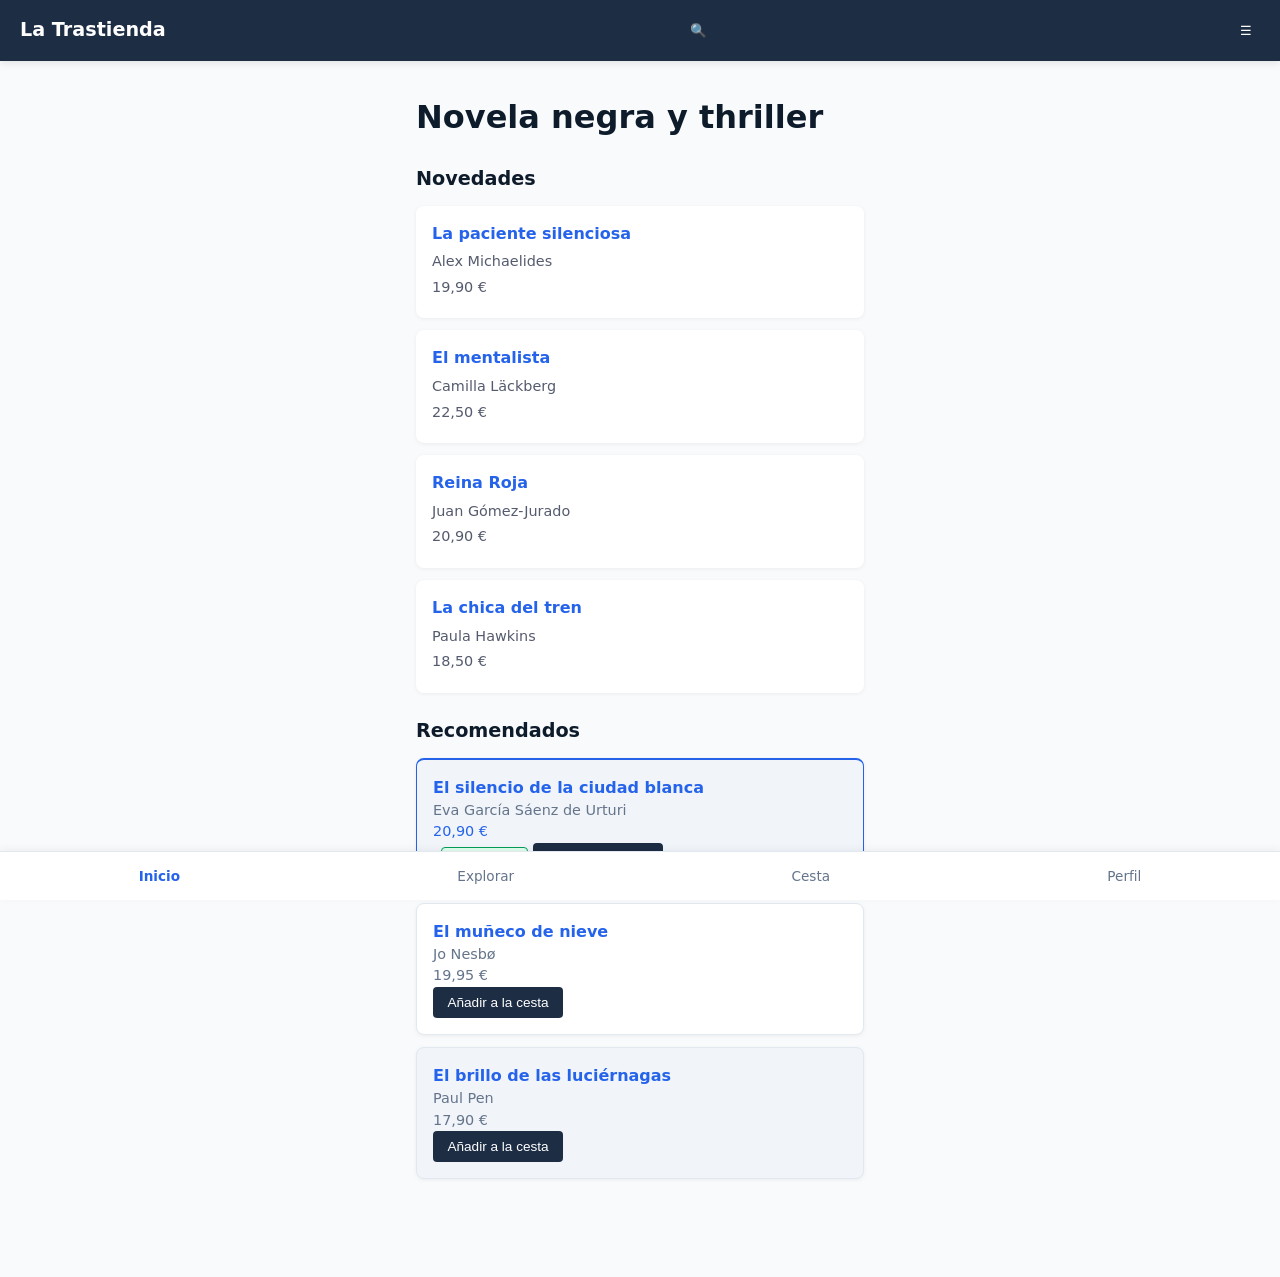
==== trastienda-ud4/index.html @ 7adb3efa "Estructura inicial de La Trastienda" ====
<!DOCTYPE html>
<html lang="es">

<head>
    <meta charset="UTF-8">
    <meta name="viewport" content="width=device-width, initial-scale=1.0">
    <title>La Trastienda - Novela negra y thriller</title>
    <link rel="stylesheet" href="css/estilos.css">
</head>

<body>
    <header>
        <a href="index.html">La Trastienda</a>
        <button type="button" aria-label="Buscar">🔍</button>
        <button type="button" aria-label="Abrir menú">☰</button>
    </header>

    <main>
        <h1>Novela negra y thriller</h1>

        <section>
            <h2>Novedades</h2>
            <article>
                <h3><a href="detalle.html">La paciente silenciosa</a></h3>
                <p>Alex Michaelides</p>
                <p>19,90 €</p>
            </article>
            <article>
                <h3><a href="detalle.html">El mentalista</a></h3>
                <p>Camilla Läckberg</p>
                <p>22,50 €</p>
            </article>
            <article>
                <h3><a href="detalle.html">Reina Roja</a></h3>
                <p>Juan Gómez-Jurado</p>
                <p>20,90 €</p>
            </article>
            <article>
                <h3><a href="detalle.html">La chica del tren</a></h3>
                <p>Paula Hawkins</p>
                <p>18,50 €</p>
            </article>
            <!-- más tarjetas -->
        </section>

        <section>
            <h2>Recomendados</h2>
            <article class="card border-primary">
                <h3><a href="detalle.html">El silencio de la ciudad blanca</a></h3>
                <p>Eva García Sáenz de Urturi</p>
                <p class="text-primary">20,90 €</p>
                <span class="badge badge--accent">Más vendido</span>
                <button type="button">Añadir a la cesta</button>
            </article>
            <article class="card">
                <h3><a href="detalle.html">El muñeco de nieve</a></h3>
                <p>Jo Nesbø</p>
                <p>19,95 €</p>
                <span class="badge"></span>
                <button type="button">Añadir a la cesta</button>
            </article>
            <article class="card">
                <h3><a href="detalle.html">El brillo de las luciérnagas</a></h3>
                <p>Paul Pen</p>
                <p>17,90 €</p>
                <button type="button">Añadir a la cesta</button>
            </article>
            <!-- más tarjetas -->
        </section>
    </main>

    <nav aria-label="Secciones de la app">
        <ul>
            <li><a href="index.html" aria-current="page">Inicio</a></li>
            <li><a href="explorar.html">Explorar</a></li>
            <li><a href="carrito.html">Cesta</a></li>
            <li><a href="perfil.html">Perfil</a></li>
        </ul>
    </nav>
</body>

</html>
---- trastienda-ud4/css/estilos.css ----
/* ============================================================
   04 · Variables CSS, color moderno y anidamiento — La Trastienda
   ============================================================

   Tokens de diseño (Figma → CSS) y anidamiento nativo (&).
   Las capas @layer de la sesión 03 se conservan.
   ============================================================ */

/* Fuera de capa: solo universal y variables globales. */
* {
    box-sizing: border-box;
}

:root {
    /* ===== TOKENS PRIMARIO (escala Figma 50 → 900) ===== */
    --color-primary-50:  #eff6ff;
    --color-primary-100: #dbeafe;
    --color-primary-200: #bfdbfe;
    --color-primary-300: #93c5fd;
    --color-primary-400: #60a5fa;
    --color-primary-500: #2563eb;   /* color principal de la marca */
    --color-primary-600: #1d4ed8;   /* hover / active */
    --color-primary-700: #1d40af;
    --color-primary-800: #1e3a8a;
    --color-primary-900: #172554;

    /* Versiones OKLCH del azul corporativo (luminosidad perceptual uniforme) */
    --color-primary-500-oklch: oklch(0.55 0.22 260);
    --color-primary-600-oklch: oklch(0.48 0.22 260);

    /* ===== TOKENS NEUTROS (escala Figma 50 → 900) ===== */
    --color-neutral-50:  #f8fafc;   /* fondo de página */
    --color-neutral-100: #f1f5f9;   /* superficie de tarjetas */
    --color-neutral-200: #e2e8f0;   /* bordes y separadores */
    --color-neutral-300: #cbd5e1;
    --color-neutral-500: #64748b;   /* texto secundario */
    --color-neutral-800: #1e293b;
    --color-neutral-900: #0f172a;   /* titulares y texto principal */

    /* ===== VARIABLES SEMÁNTICAS (mapeo de propósito) ===== */
    --bg-page:    var(--color-neutral-50);
    --bg-card:    #ffffff;
    --text-main:  var(--color-neutral-900);
    --text-muted: var(--color-neutral-500);
    --border-subtle: var(--color-neutral-200);
    --brand:      var(--color-primary-500);
    --brand-hover: var(--color-primary-600);
    --radius-md:  8px;

    /* ===== COLOR MODERNO: experimento oklch() ===== */
    /* Acento para badge/botón especial, definido directamente en oklch().
       L: luminosidad percibida | C: croma/pureza | H: matiz (0-360°) */
    --color-accent-oklch: oklch(0.60 0.18 160);      /* verde esmeralda */
    --color-accent-surface: oklch(0.97 0.04 160);    /* fondo suave del acento */
}

/* ============================================================
   @layer base — estilos base / reset (fáciles de anular)
   ============================================================ */
@layer base {
    :where(h1, h2, h3) {
        margin-block: 0.5em;
    }

    body {
        margin: 0;
        padding-bottom: 70px;
        font-family: system-ui, -apple-system, BlinkMacSystemFont, "Segoe UI", Roboto, sans-serif;
        color: var(--text-main);
        background-color: var(--bg-page);
        line-height: 1.5;
    }

    header {
        background-color: #1d2d44;
        color: #ffffff;
        padding: 1rem 1.25rem;
        display: flex;
        align-items: center;
        justify-content: space-between;
        box-shadow: 0 2px 8px rgba(0, 0, 0, 0.1);
    }

    header h1 {
        margin: 0;
        font-size: 1.25rem;
        color: #ffffff;
    }

    header a {
        color: inherit;
        font-weight: 700;
        font-size: 1.2rem;
    }

    header button {
        background: none;
        border: none;
        font-size: 1.2rem;
        cursor: pointer;
        color: #ffffff;
    }

    main {
        max-width: 480px;
        margin: 0 auto;
        padding: 1rem;
    }

    h1, h2, h3 {
        color: #0d1b2a;
    }

    h2 {
        font-size: 1.2rem;
        margin-top: 1.5rem;
        margin-bottom: 0.75rem;
    }

    article {
        background: #ffffff;
        padding: 1rem;
        border-radius: 8px;
        margin-bottom: 0.75rem;
        box-shadow: 0 1px 4px rgba(0, 0, 0, 0.06);
    }

    article h3,
    article h2 {
        margin: 0 0 0.35rem 0;
        font-size: 1rem;
    }

    article p {
        margin: 0.25rem 0;
        font-size: 0.9rem;
        color: #555b6e;
    }

    a {
        color: var(--brand);
        text-decoration: none;
    }

    a:hover,
    a:focus-visible {
        color: #962d22;
        text-decoration: underline;
    }

    button {
        cursor: pointer;
    }

    ul {
        list-style: none;
        padding: 0;
        margin: 0;
    }

    dl {
        background: #ffffff;
        padding: 1rem;
        border-radius: 8px;
        box-shadow: 0 1px 4px rgba(0, 0, 0, 0.06);
    }

    dl > div {
        display: flex;
        justify-content: space-between;
        margin-bottom: 0.5rem;
    }

    dl dt {
        color: var(--text-muted);
    }

    dl dd {
        margin: 0;
        font-weight: 600;
    }
}

/* ============================================================
   @layer components — componentes con anidamiento nativo (&)
   ============================================================ */
@layer components {
    /* Barra de navegación inferior — refactorizada con anidamiento nativo */
    nav[aria-label="Secciones de la app"] {
        position: fixed;
        bottom: 0;
        left: 0;
        right: 0;
        background-color: var(--bg-card);
        border-top: 1px solid var(--border-subtle);
        box-shadow: 0 -2px 8px rgba(0, 0, 0, 0.05);

        ul {
            display: flex;
            justify-content: space-around;
            padding: 0.75rem 0;
            margin: 0;
            list-style: none;
        }

        a {
            color: var(--text-muted);
            font-size: 0.85rem;
            text-decoration: none;

            &[aria-current="page"] {
                color: var(--brand);
                font-weight: 700;
            }

            &:hover {
                color: var(--text-main);
            }

            &:focus-visible {
                outline: 2px solid var(--brand);
                outline-offset: 2px;
            }
        }
    }

    /* Tarjeta de libro — anidamiento y tokens semánticos */
    .card {
        background-color: var(--bg-card);
        border: 1px solid var(--border-subtle);
        border-radius: var(--radius-md);
        padding: 1rem;
        margin-bottom: 0.75rem;
        box-shadow: 0 1px 4px rgba(0, 0, 0, 0.06);

        &:hover {
            border-color: var(--brand);
        }

        h3,
        h2 {
            margin: 0 0 0.35rem 0;
            font-size: 1rem;
            color: var(--text-main);
        }

        p {
            margin: 0.25rem 0;
            font-size: 0.9rem;
            color: var(--text-muted);
        }

        /* Badge con texto y badge vacío */
        .badge {
            display: inline-block;
            font-size: 0.7rem;
            padding: 0.15rem 0.45rem;
            background-color: var(--color-neutral-100);
            color: var(--text-muted);
            border: 1px solid var(--border-subtle);
            border-radius: 4px;
            margin-left: 0.5rem;
            vertical-align: middle;
        }

        .badge:empty {
            display: none;
        }

        /* Variante de acento con oklch() (ámbito local de variables) */
        .badge--accent {
            --badge-bg: var(--color-accent-surface);
            --badge-color: var(--color-accent-oklch);
            background-color: var(--badge-bg);
            color: var(--badge-color);
            border: 1px solid var(--color-accent-oklch);
        }

        /* Tarjeta que contiene un badge con texto */
        &:has(.badge:not(:empty)) {
            border-color: var(--brand);
        }

        button {
            background-color: #1d2d44;
            color: #ffffff;
            border: none;
            padding: 0.5rem 0.9rem;
            border-radius: 4px;
            font-size: 0.85rem;
        }

        button:hover {
            background-color: #0d1b2a;
        }
    }

    /* Selectores de componente que no pertenecen al anidamiento de .card */
    .card :is(h3, p) {
        margin: 0;
    }

    .card:nth-child(even) {
        background-color: var(--color-neutral-100);
    }

    h2 + .card {
        border-top: 2px solid var(--brand);
    }

    /* Botones de solo icono (aria-label) */
    button[aria-label] {
        padding: 0.35rem 0.5rem;
        font: revert;
    }

    article button,
    section > button {
        background-color: #1d2d44;
        color: #ffffff;
        border: none;
        padding: 0.5rem 0.9rem;
        border-radius: 4px;
        font-size: 0.85rem;
    }

    article button:hover,
    section > button:hover {
        background-color: #0d1b2a;
    }
}

/* ============================================================
   @layer utilities — utilidades (capa posterior: gana a components)
   ============================================================ */
@layer utilities {
    .text-primary {
        color: var(--brand);
    }

    .border-primary {
        border-color: var(--brand);
    }

    .badge--accent {
        --badge-bg: var(--color-accent-surface);
        --badge-color: var(--color-accent-oklch);
        background-color: var(--badge-bg);
        color: var(--badge-color);
        border: 1px solid var(--color-accent-oklch);
    }
}
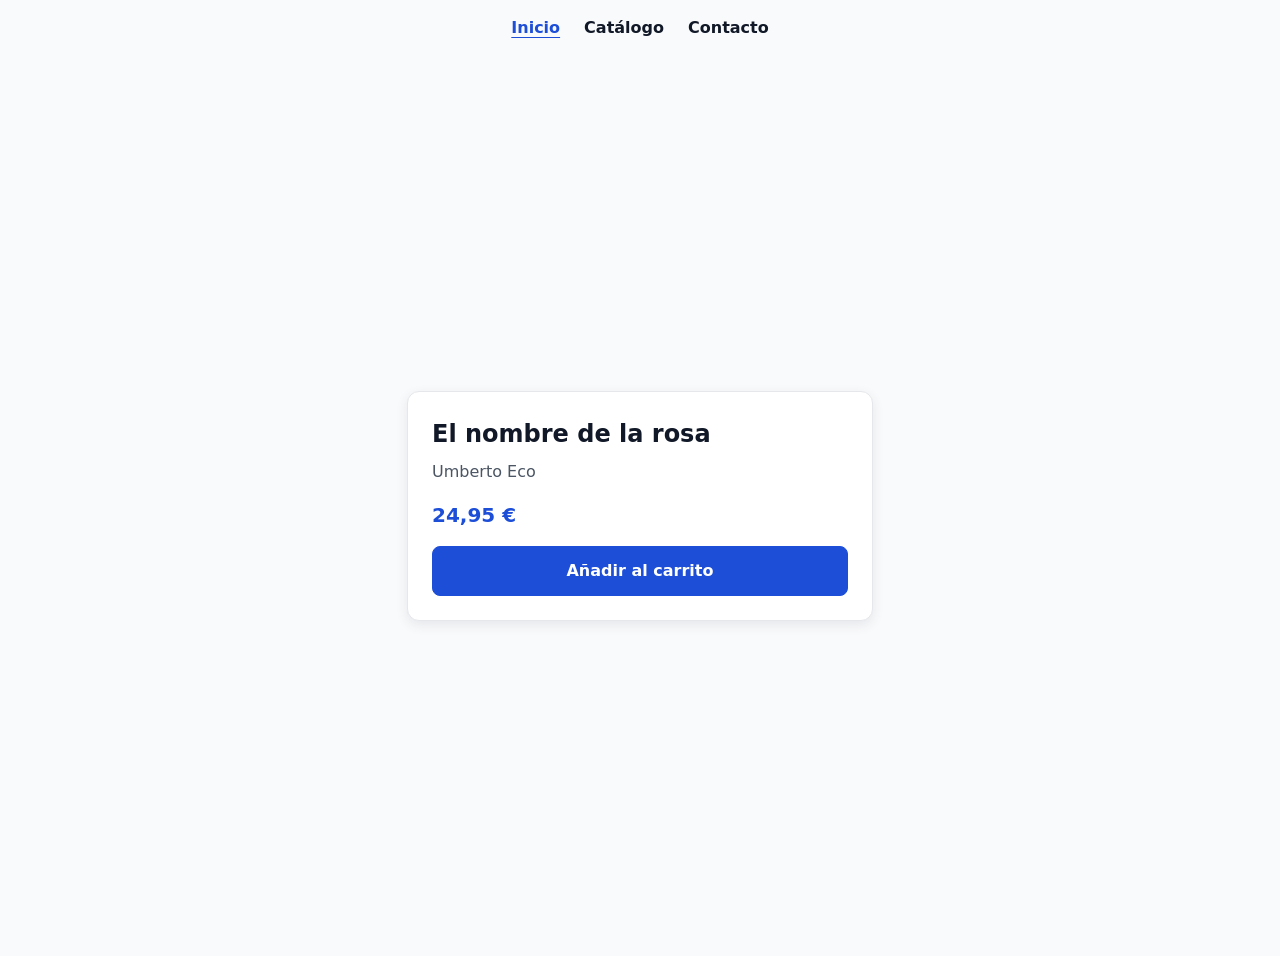
==== commit bcf37897: "Actualizar HTML y CSS de Trastienda UD4" ====
--- a/trastienda-ud4/index.html
+++ b/trastienda-ud4/index.html
@@ -1,82 +1,33 @@
-<!DOCTYPE html>
+<!doctype html>
 <html lang="es">
+  <head>
+    <meta charset="UTF-8" />
+    <meta name="viewport" content="width=device-width, initial-scale=1.0" />
+    <meta
+      name="description"
+      content="La Trastienda, tu librería personal de libros favoritos."
+    />
+    <title>La Trastienda | Inicio</title>
+    <link rel="stylesheet" href="css/estilos.css" />
+  </head>
+  <body>
+    <nav aria-label="Navegación principal">
+      <ul>
+        <li><a href="#inicio" aria-current="page">Inicio</a></li>
+        <li><a href="#catalogo">Catálogo</a></li>
+        <li><a href="#contacto">Contacto</a></li>
+      </ul>
+    </nav>
 
-<head>
-    <meta charset="UTF-8">
-    <meta name="viewport" content="width=device-width, initial-scale=1.0">
-    <title>La Trastienda - Novela negra y thriller</title>
-    <link rel="stylesheet" href="css/estilos.css">
-</head>
-
-<body>
-    <header>
-        <a href="index.html">La Trastienda</a>
-        <button type="button" aria-label="Buscar">🔍</button>
-        <button type="button" aria-label="Abrir menú">☰</button>
-    </header>
-
-    <main>
-        <h1>Novela negra y thriller</h1>
-
-        <section>
-            <h2>Novedades</h2>
-            <article>
-                <h3><a href="detalle.html">La paciente silenciosa</a></h3>
-                <p>Alex Michaelides</p>
-                <p>19,90 €</p>
-            </article>
-            <article>
-                <h3><a href="detalle.html">El mentalista</a></h3>
-                <p>Camilla Läckberg</p>
-                <p>22,50 €</p>
-            </article>
-            <article>
-                <h3><a href="detalle.html">Reina Roja</a></h3>
-                <p>Juan Gómez-Jurado</p>
-                <p>20,90 €</p>
-            </article>
-            <article>
-                <h3><a href="detalle.html">La chica del tren</a></h3>
-                <p>Paula Hawkins</p>
-                <p>18,50 €</p>
-            </article>
-            <!-- más tarjetas -->
-        </section>
-
-        <section>
-            <h2>Recomendados</h2>
-            <article class="card border-primary">
-                <h3><a href="detalle.html">El silencio de la ciudad blanca</a></h3>
-                <p>Eva García Sáenz de Urturi</p>
-                <p class="text-primary">20,90 €</p>
-                <span class="badge badge--accent">Más vendido</span>
-                <button type="button">Añadir a la cesta</button>
-            </article>
-            <article class="card">
-                <h3><a href="detalle.html">El muñeco de nieve</a></h3>
-                <p>Jo Nesbø</p>
-                <p>19,95 €</p>
-                <span class="badge"></span>
-                <button type="button">Añadir a la cesta</button>
-            </article>
-            <article class="card">
-                <h3><a href="detalle.html">El brillo de las luciérnagas</a></h3>
-                <p>Paul Pen</p>
-                <p>17,90 €</p>
-                <button type="button">Añadir a la cesta</button>
-            </article>
-            <!-- más tarjetas -->
-        </section>
+    <main id="inicio">
+      <article class="card">
+        <div class="card-content">
+          <h2 class="card-title">El nombre de la rosa</h2>
+          <p class="card-author">Umberto Eco</p>
+          <p class="card-price">24,95 €</p>
+          <button class="btn-buy" type="button">Añadir al carrito</button>
+        </div>
+      </article>
     </main>
-
-    <nav aria-label="Secciones de la app">
-        <ul>
-            <li><a href="index.html" aria-current="page">Inicio</a></li>
-            <li><a href="explorar.html">Explorar</a></li>
-            <li><a href="carrito.html">Cesta</a></li>
-            <li><a href="perfil.html">Perfil</a></li>
-        </ul>
-    </nav>
-</body>
-
-</html>+  </body>
+</html>
--- a/trastienda-ud4/css/estilos.css
+++ b/trastienda-ud4/css/estilos.css
@@ -1,352 +1,143 @@
-/* ============================================================
-   04 · Variables CSS, color moderno y anidamiento — La Trastienda
-   ============================================================
+/* Escala de color primario (azules) */
+:root {
+  --color-blue-50: #eff6ff;
+  --color-blue-100: #dbeafe;
+  --color-blue-200: #bfdbfe;
+  --color-blue-300: #93c5fd;
+  --color-blue-400: #60a5fa;
+  --color-blue-500: #3b82f6;
+  --color-blue-600: #2563eb;
+  --color-blue-700: #1d4ed8;
+  --color-blue-800: #1e40af;
+  --color-blue-900: #1e3a8a;
 
-   Tokens de diseño (Figma → CSS) y anidamiento nativo (&).
-   Las capas @layer de la sesión 03 se conservan.
-   ============================================================ */
+  /* Escala de colores neutros (grises) */
+  --color-gray-50: #f9fafb;
+  --color-gray-100: #f3f4f6;
+  --color-gray-200: #e5e7eb;
+  --color-gray-300: #d1d5db;
+  --color-gray-400: #9ca3af;
+  --color-gray-500: #6b7280;
+  --color-gray-600: #4b5563;
+  --color-gray-700: #374151;
+  --color-gray-800: #1f2937;
+  --color-gray-900: #111827;
 
-/* Fuera de capa: solo universal y variables globales. */
-* {
-    box-sizing: border-box;
+  /* Mapeo semántico */
+  --bg-page: var(--color-gray-50);
+  --bg-card: #ffffff;
+  --text-main: var(--color-gray-900);
+  --text-muted: var(--color-gray-600);
+  --border-subtle: var(--color-gray-200);
+  --brand: var(--color-blue-700);
+  --brand-hover: var(--color-blue-800);
+
+  /* Variable de experimento */
+  --color-accent-oklch: oklch(0.65 0.18 40);
 }
 
-:root {
-    /* ===== TOKENS PRIMARIO (escala Figma 50 → 900) ===== */
-    --color-primary-50:  #eff6ff;
-    --color-primary-100: #dbeafe;
-    --color-primary-200: #bfdbfe;
-    --color-primary-300: #93c5fd;
-    --color-primary-400: #60a5fa;
-    --color-primary-500: #2563eb;   /* color principal de la marca */
-    --color-primary-600: #1d4ed8;   /* hover / active */
-    --color-primary-700: #1d40af;
-    --color-primary-800: #1e3a8a;
-    --color-primary-900: #172554;
-
-    /* Versiones OKLCH del azul corporativo (luminosidad perceptual uniforme) */
-    --color-primary-500-oklch: oklch(0.55 0.22 260);
-    --color-primary-600-oklch: oklch(0.48 0.22 260);
-
-    /* ===== TOKENS NEUTROS (escala Figma 50 → 900) ===== */
-    --color-neutral-50:  #f8fafc;   /* fondo de página */
-    --color-neutral-100: #f1f5f9;   /* superficie de tarjetas */
-    --color-neutral-200: #e2e8f0;   /* bordes y separadores */
-    --color-neutral-300: #cbd5e1;
-    --color-neutral-500: #64748b;   /* texto secundario */
-    --color-neutral-800: #1e293b;
-    --color-neutral-900: #0f172a;   /* titulares y texto principal */
-
-    /* ===== VARIABLES SEMÁNTICAS (mapeo de propósito) ===== */
-    --bg-page:    var(--color-neutral-50);
-    --bg-card:    #ffffff;
-    --text-main:  var(--color-neutral-900);
-    --text-muted: var(--color-neutral-500);
-    --border-subtle: var(--color-neutral-200);
-    --brand:      var(--color-primary-500);
-    --brand-hover: var(--color-primary-600);
-    --radius-md:  8px;
-
-    /* ===== COLOR MODERNO: experimento oklch() ===== */
-    /* Acento para badge/botón especial, definido directamente en oklch().
-       L: luminosidad percibida | C: croma/pureza | H: matiz (0-360°) */
-    --color-accent-oklch: oklch(0.60 0.18 160);      /* verde esmeralda */
-    --color-accent-surface: oklch(0.97 0.04 160);    /* fondo suave del acento */
+body {
+  min-height: 100vh;
+  margin: 0;
+  background-color: var(--bg-page);
+  color: var(--text-main);
+  font-family: system-ui, -apple-system, BlinkMacSystemFont, "Segoe UI", sans-serif;
+  line-height: 1.5;
 }
 
-/* ============================================================
-   @layer base — estilos base / reset (fáciles de anular)
-   ============================================================ */
-@layer base {
-    :where(h1, h2, h3) {
-        margin-block: 0.5em;
+nav {
+  padding: 1rem;
+
+  > ul {
+    display: flex;
+    gap: 1.5rem;
+    justify-content: center;
+    margin: 0;
+    padding: 0;
+    list-style: none;
+  }
+
+  a {
+    color: var(--text-main);
+    font-weight: 600;
+    text-decoration: none;
+
+    &:hover {
+      color: var(--brand-hover);
     }
 
-    body {
-        margin: 0;
-        padding-bottom: 70px;
-        font-family: system-ui, -apple-system, BlinkMacSystemFont, "Segoe UI", Roboto, sans-serif;
-        color: var(--text-main);
-        background-color: var(--bg-page);
-        line-height: 1.5;
+    &[aria-current="page"] {
+      color: var(--brand);
+      text-decoration: underline;
+      text-underline-offset: 0.25rem;
+    }
+  }
+}
+
+main {
+  display: grid;
+  place-items: center;
+  min-height: calc(100vh - 4rem);
+  padding: 2rem 1rem;
+}
+
+.card {
+  width: min(100%, 26rem);
+  padding: 1.5rem;
+  border: 1px solid var(--border-subtle);
+  border-radius: 0.75rem;
+  background-color: var(--bg-card);
+  color: var(--text-main);
+  box-shadow: 0 0.25rem 0.75rem var(--border-subtle);
+  transition: border-color 160ms ease, transform 160ms ease;
+
+  &:hover {
+    border-color: var(--brand);
+    transform: translateY(-2px);
+  }
+
+  .card-content {
+    display: grid;
+    gap: 0.5rem;
+  }
+
+  .card-title {
+    margin: 0;
+    color: var(--text-main);
+    font-size: 1.5rem;
+  }
+
+  .card-author {
+    margin: 0;
+    color: var(--text-muted);
+  }
+
+  .card-price {
+    margin: 0.5rem 0;
+    color: var(--brand);
+    font-size: 1.25rem;
+    font-weight: 700;
+  }
+
+  .btn-buy {
+    padding: 0.75rem 1rem;
+    border: 1px solid var(--brand);
+    border-radius: 0.5rem;
+    background-color: var(--brand);
+    color: var(--bg-card);
+    font: inherit;
+    font-weight: 600;
+    cursor: pointer;
+    transition: background-color 160ms ease, border-color 160ms ease;
+
+    &:hover {
+      border-color: var(--brand-hover);
+      background-color: var(--brand-hover);
     }
 
-    header {
-        background-color: #1d2d44;
-        color: #ffffff;
-        padding: 1rem 1.25rem;
-        display: flex;
-        align-items: center;
-        justify-content: space-between;
-        box-shadow: 0 2px 8px rgba(0, 0, 0, 0.1);
+    &:focus-visible {
+      outline: 3px solid var(--brand-hover);
+      outline-offset: 2px;
     }
-
-    header h1 {
-        margin: 0;
-        font-size: 1.25rem;
-        color: #ffffff;
-    }
-
-    header a {
-        color: inherit;
-        font-weight: 700;
-        font-size: 1.2rem;
-    }
-
-    header button {
-        background: none;
-        border: none;
-        font-size: 1.2rem;
-        cursor: pointer;
-        color: #ffffff;
-    }
-
-    main {
-        max-width: 480px;
-        margin: 0 auto;
-        padding: 1rem;
-    }
-
-    h1, h2, h3 {
-        color: #0d1b2a;
-    }
-
-    h2 {
-        font-size: 1.2rem;
-        margin-top: 1.5rem;
-        margin-bottom: 0.75rem;
-    }
-
-    article {
-        background: #ffffff;
-        padding: 1rem;
-        border-radius: 8px;
-        margin-bottom: 0.75rem;
-        box-shadow: 0 1px 4px rgba(0, 0, 0, 0.06);
-    }
-
-    article h3,
-    article h2 {
-        margin: 0 0 0.35rem 0;
-        font-size: 1rem;
-    }
-
-    article p {
-        margin: 0.25rem 0;
-        font-size: 0.9rem;
-        color: #555b6e;
-    }
-
-    a {
-        color: var(--brand);
-        text-decoration: none;
-    }
-
-    a:hover,
-    a:focus-visible {
-        color: #962d22;
-        text-decoration: underline;
-    }
-
-    button {
-        cursor: pointer;
-    }
-
-    ul {
-        list-style: none;
-        padding: 0;
-        margin: 0;
-    }
-
-    dl {
-        background: #ffffff;
-        padding: 1rem;
-        border-radius: 8px;
-        box-shadow: 0 1px 4px rgba(0, 0, 0, 0.06);
-    }
-
-    dl > div {
-        display: flex;
-        justify-content: space-between;
-        margin-bottom: 0.5rem;
-    }
-
-    dl dt {
-        color: var(--text-muted);
-    }
-
-    dl dd {
-        margin: 0;
-        font-weight: 600;
-    }
+  }
 }
-
-/* ============================================================
-   @layer components — componentes con anidamiento nativo (&)
-   ============================================================ */
-@layer components {
-    /* Barra de navegación inferior — refactorizada con anidamiento nativo */
-    nav[aria-label="Secciones de la app"] {
-        position: fixed;
-        bottom: 0;
-        left: 0;
-        right: 0;
-        background-color: var(--bg-card);
-        border-top: 1px solid var(--border-subtle);
-        box-shadow: 0 -2px 8px rgba(0, 0, 0, 0.05);
-
-        ul {
-            display: flex;
-            justify-content: space-around;
-            padding: 0.75rem 0;
-            margin: 0;
-            list-style: none;
-        }
-
-        a {
-            color: var(--text-muted);
-            font-size: 0.85rem;
-            text-decoration: none;
-
-            &[aria-current="page"] {
-                color: var(--brand);
-                font-weight: 700;
-            }
-
-            &:hover {
-                color: var(--text-main);
-            }
-
-            &:focus-visible {
-                outline: 2px solid var(--brand);
-                outline-offset: 2px;
-            }
-        }
-    }
-
-    /* Tarjeta de libro — anidamiento y tokens semánticos */
-    .card {
-        background-color: var(--bg-card);
-        border: 1px solid var(--border-subtle);
-        border-radius: var(--radius-md);
-        padding: 1rem;
-        margin-bottom: 0.75rem;
-        box-shadow: 0 1px 4px rgba(0, 0, 0, 0.06);
-
-        &:hover {
-            border-color: var(--brand);
-        }
-
-        h3,
-        h2 {
-            margin: 0 0 0.35rem 0;
-            font-size: 1rem;
-            color: var(--text-main);
-        }
-
-        p {
-            margin: 0.25rem 0;
-            font-size: 0.9rem;
-            color: var(--text-muted);
-        }
-
-        /* Badge con texto y badge vacío */
-        .badge {
-            display: inline-block;
-            font-size: 0.7rem;
-            padding: 0.15rem 0.45rem;
-            background-color: var(--color-neutral-100);
-            color: var(--text-muted);
-            border: 1px solid var(--border-subtle);
-            border-radius: 4px;
-            margin-left: 0.5rem;
-            vertical-align: middle;
-        }
-
-        .badge:empty {
-            display: none;
-        }
-
-        /* Variante de acento con oklch() (ámbito local de variables) */
-        .badge--accent {
-            --badge-bg: var(--color-accent-surface);
-            --badge-color: var(--color-accent-oklch);
-            background-color: var(--badge-bg);
-            color: var(--badge-color);
-            border: 1px solid var(--color-accent-oklch);
-        }
-
-        /* Tarjeta que contiene un badge con texto */
-        &:has(.badge:not(:empty)) {
-            border-color: var(--brand);
-        }
-
-        button {
-            background-color: #1d2d44;
-            color: #ffffff;
-            border: none;
-            padding: 0.5rem 0.9rem;
-            border-radius: 4px;
-            font-size: 0.85rem;
-        }
-
-        button:hover {
-            background-color: #0d1b2a;
-        }
-    }
-
-    /* Selectores de componente que no pertenecen al anidamiento de .card */
-    .card :is(h3, p) {
-        margin: 0;
-    }
-
-    .card:nth-child(even) {
-        background-color: var(--color-neutral-100);
-    }
-
-    h2 + .card {
-        border-top: 2px solid var(--brand);
-    }
-
-    /* Botones de solo icono (aria-label) */
-    button[aria-label] {
-        padding: 0.35rem 0.5rem;
-        font: revert;
-    }
-
-    article button,
-    section > button {
-        background-color: #1d2d44;
-        color: #ffffff;
-        border: none;
-        padding: 0.5rem 0.9rem;
-        border-radius: 4px;
-        font-size: 0.85rem;
-    }
-
-    article button:hover,
-    section > button:hover {
-        background-color: #0d1b2a;
-    }
-}
-
-/* ============================================================
-   @layer utilities — utilidades (capa posterior: gana a components)
-   ============================================================ */
-@layer utilities {
-    .text-primary {
-        color: var(--brand);
-    }
-
-    .border-primary {
-        border-color: var(--brand);
-    }
-
-    .badge--accent {
-        --badge-bg: var(--color-accent-surface);
-        --badge-color: var(--color-accent-oklch);
-        background-color: var(--badge-bg);
-        color: var(--badge-color);
-        border: 1px solid var(--color-accent-oklch);
-    }
-}
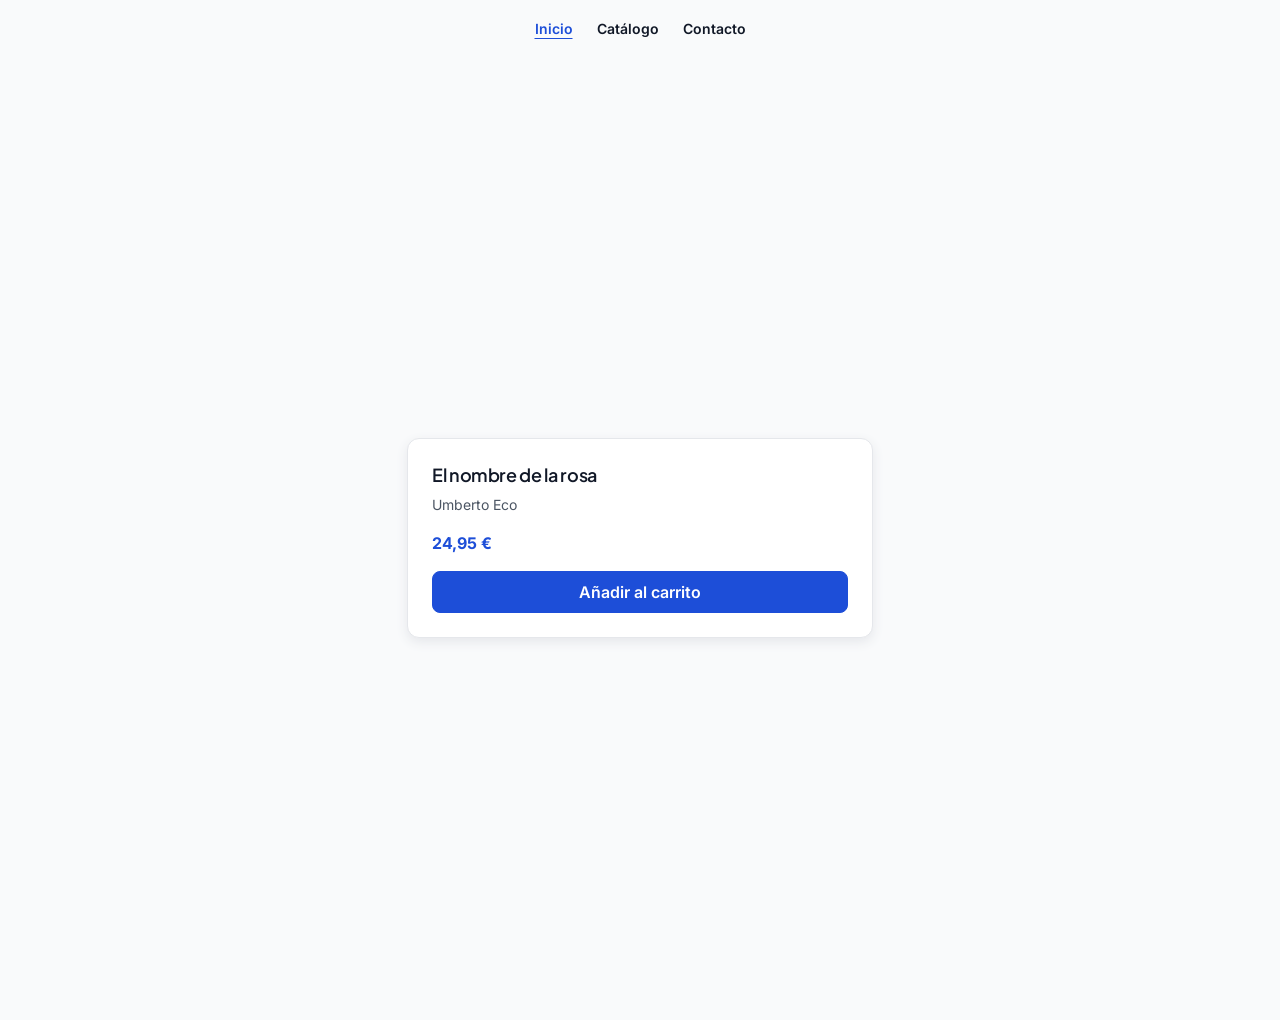
==== commit 27217ab3: "Aplicar tipografía y unidades relativas de la sesión 5" ====
--- a/trastienda-ud4/index.html
+++ b/trastienda-ud4/index.html
@@ -8,6 +8,12 @@
       content="La Trastienda, tu librería personal de libros favoritos."
     />
     <title>La Trastienda | Inicio</title>
+    <link rel="preconnect" href="https://fonts.googleapis.com" />
+    <link rel="preconnect" href="https://fonts.gstatic.com" crossorigin />
+    <link
+      href="https://fonts.googleapis.com/css2?family=Inter:wght@400;500;600;700&family=Plus+Jakarta+Sans:wght@600;700&display=swap"
+      rel="stylesheet"
+    />
     <link rel="stylesheet" href="css/estilos.css" />
   </head>
   <body>
--- a/trastienda-ud4/css/estilos.css
+++ b/trastienda-ud4/css/estilos.css
@@ -34,15 +34,59 @@
 
   /* Variable de experimento */
   --color-accent-oklch: oklch(0.65 0.18 40);
+
+  /* Tipografía */
+  --font-body: "Inter", system-ui, -apple-system, BlinkMacSystemFont, "Segoe UI", sans-serif;
+  --font-display: "Plus Jakarta Sans", system-ui, -apple-system, BlinkMacSystemFont, "Segoe UI", sans-serif;
+
+  --text-xs: 0.75rem;
+  --text-sm: 0.875rem;
+  --text-base: 1rem;
+  --text-lg: 1.125rem;
+  --text-xl: 1.25rem;
+  --text-2xl: 1.5rem;
+  --text-3xl: 1.875rem;
 }
 
 body {
-  min-height: 100vh;
+  min-height: 100dvh;
   margin: 0;
   background-color: var(--bg-page);
   color: var(--text-main);
-  font-family: system-ui, -apple-system, BlinkMacSystemFont, "Segoe UI", sans-serif;
+  font-family: var(--font-body, system-ui, sans-serif);
+  font-size: var(--text-base);
+  font-weight: 400;
   line-height: 1.5;
+}
+
+h1,
+h2,
+h3 {
+  font-family: var(--font-display, inherit);
+  letter-spacing: -0.02em;
+  text-wrap: balance;
+}
+
+h1 {
+  font-size: var(--text-2xl);
+  font-weight: 700;
+  line-height: 1.25;
+}
+
+h2 {
+  font-size: var(--text-xl);
+  font-weight: 600;
+  line-height: 1.3;
+}
+
+h3 {
+  font-size: var(--text-lg);
+  font-weight: 600;
+  line-height: 1.35;
+}
+
+p {
+  max-width: 65ch;
 }
 
 nav {
@@ -59,7 +103,9 @@
 
   a {
     color: var(--text-main);
+    font-size: var(--text-sm);
     font-weight: 600;
+    line-height: 1.4;
     text-decoration: none;
 
     &:hover {
@@ -77,7 +123,7 @@
 main {
   display: grid;
   place-items: center;
-  min-height: calc(100vh - 4rem);
+  min-height: 100dvh;
   padding: 2rem 1rem;
 }
 
@@ -104,29 +150,37 @@
   .card-title {
     margin: 0;
     color: var(--text-main);
-    font-size: 1.5rem;
+    font-family: var(--font-display, inherit);
+    font-size: var(--text-lg);
+    font-weight: 600;
+    line-height: 1.35;
   }
 
   .card-author {
     margin: 0;
     color: var(--text-muted);
+    font-size: var(--text-sm);
+    line-height: 1.4;
   }
 
   .card-price {
     margin: 0.5rem 0;
     color: var(--brand);
-    font-size: 1.25rem;
+    font-size: var(--text-base);
     font-weight: 700;
+    line-height: 1.5;
   }
 
   .btn-buy {
-    padding: 0.75rem 1rem;
+    padding: 0.5em 1em;
     border: 1px solid var(--brand);
     border-radius: 0.5rem;
     background-color: var(--brand);
     color: var(--bg-card);
     font: inherit;
+    font-size: var(--text-base);
     font-weight: 600;
+    line-height: 1.5;
     cursor: pointer;
     transition: background-color 160ms ease, border-color 160ms ease;
 
@@ -141,3 +195,46 @@
     }
   }
 }
+
+/* Escala tipográfica de Figma */
+.text-display {
+  font-size: var(--text-3xl);
+  font-weight: 700;
+  line-height: 1.2;
+}
+
+.text-h1 {
+  font-size: var(--text-2xl);
+  font-weight: 700;
+  line-height: 1.25;
+}
+
+.text-h2 {
+  font-size: var(--text-xl);
+  font-weight: 600;
+  line-height: 1.3;
+}
+
+.text-h3 {
+  font-size: var(--text-lg);
+  font-weight: 600;
+  line-height: 1.35;
+}
+
+.text-body {
+  font-size: var(--text-base);
+  font-weight: 400;
+  line-height: 1.5;
+}
+
+.text-body-small {
+  font-size: var(--text-sm);
+  font-weight: 400;
+  line-height: 1.4;
+}
+
+.text-caption {
+  font-size: var(--text-xs);
+  font-weight: 500;
+  line-height: 1.3;
+}
